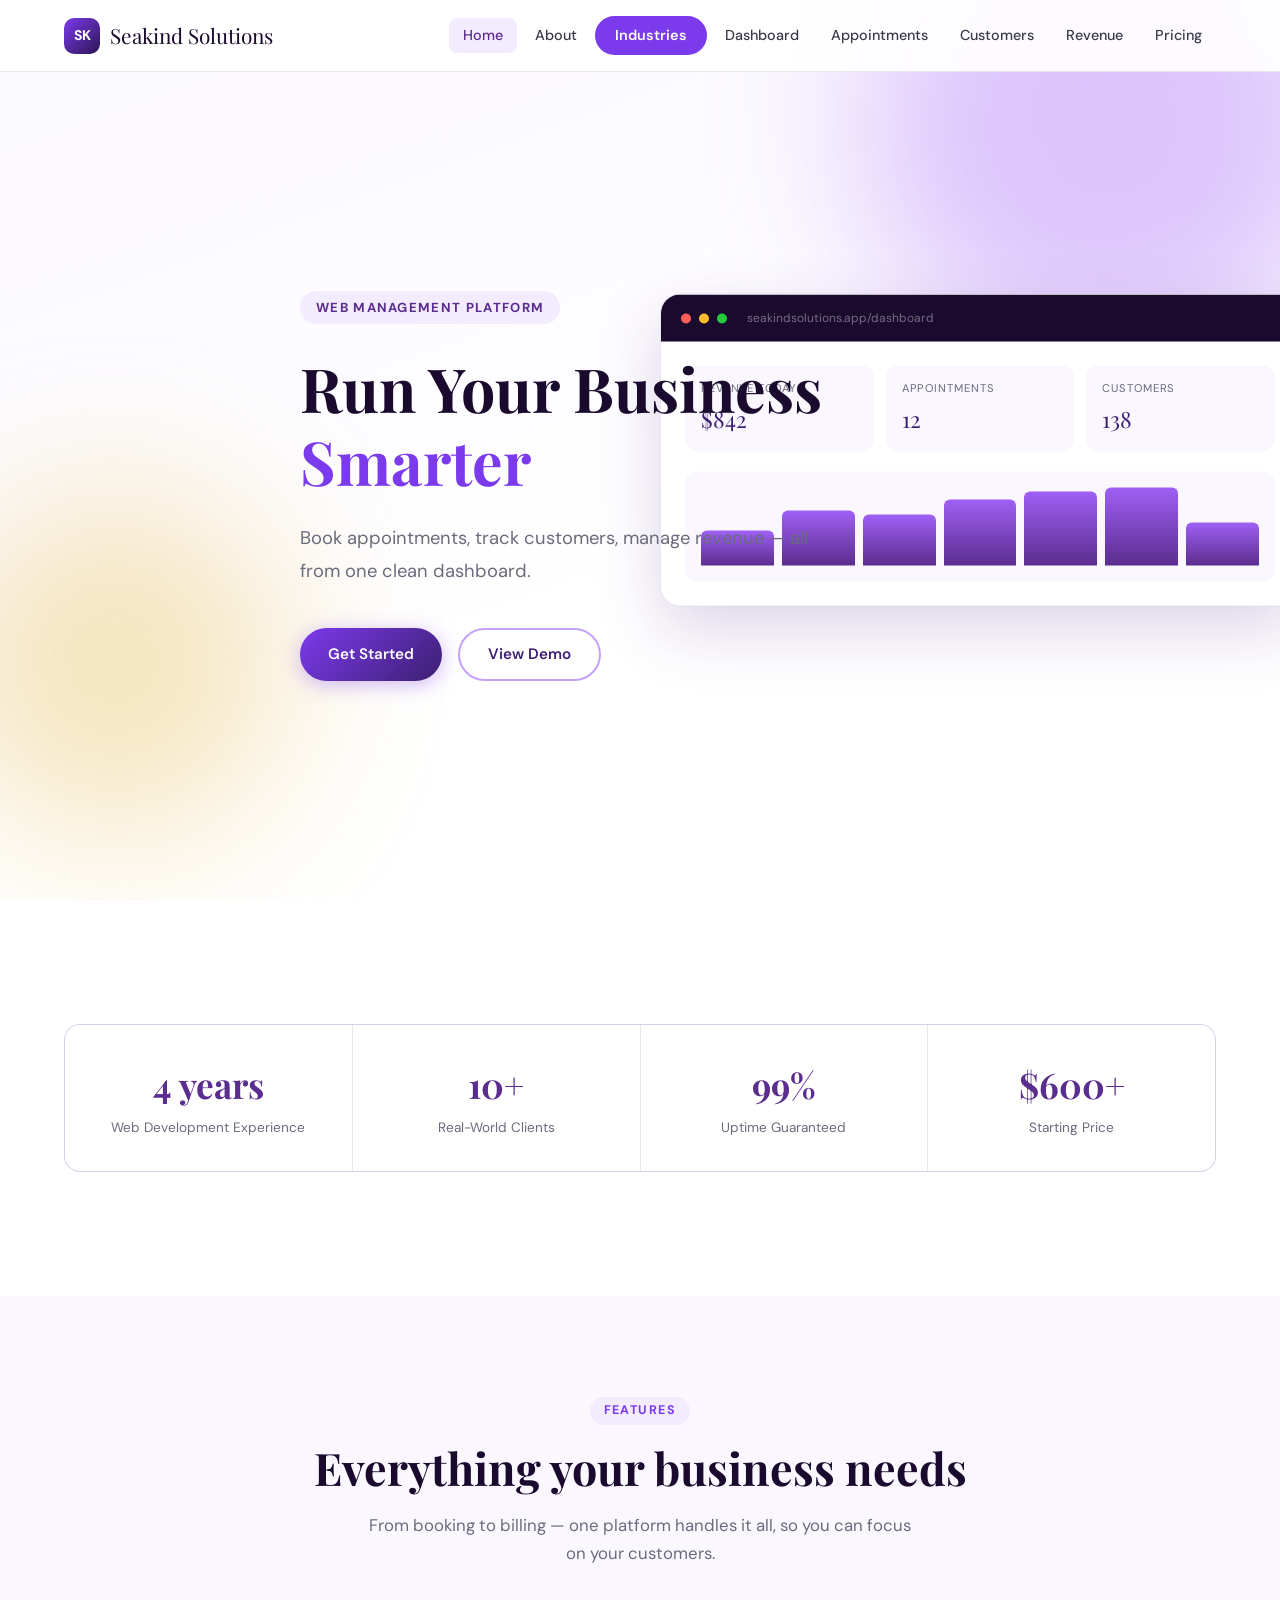
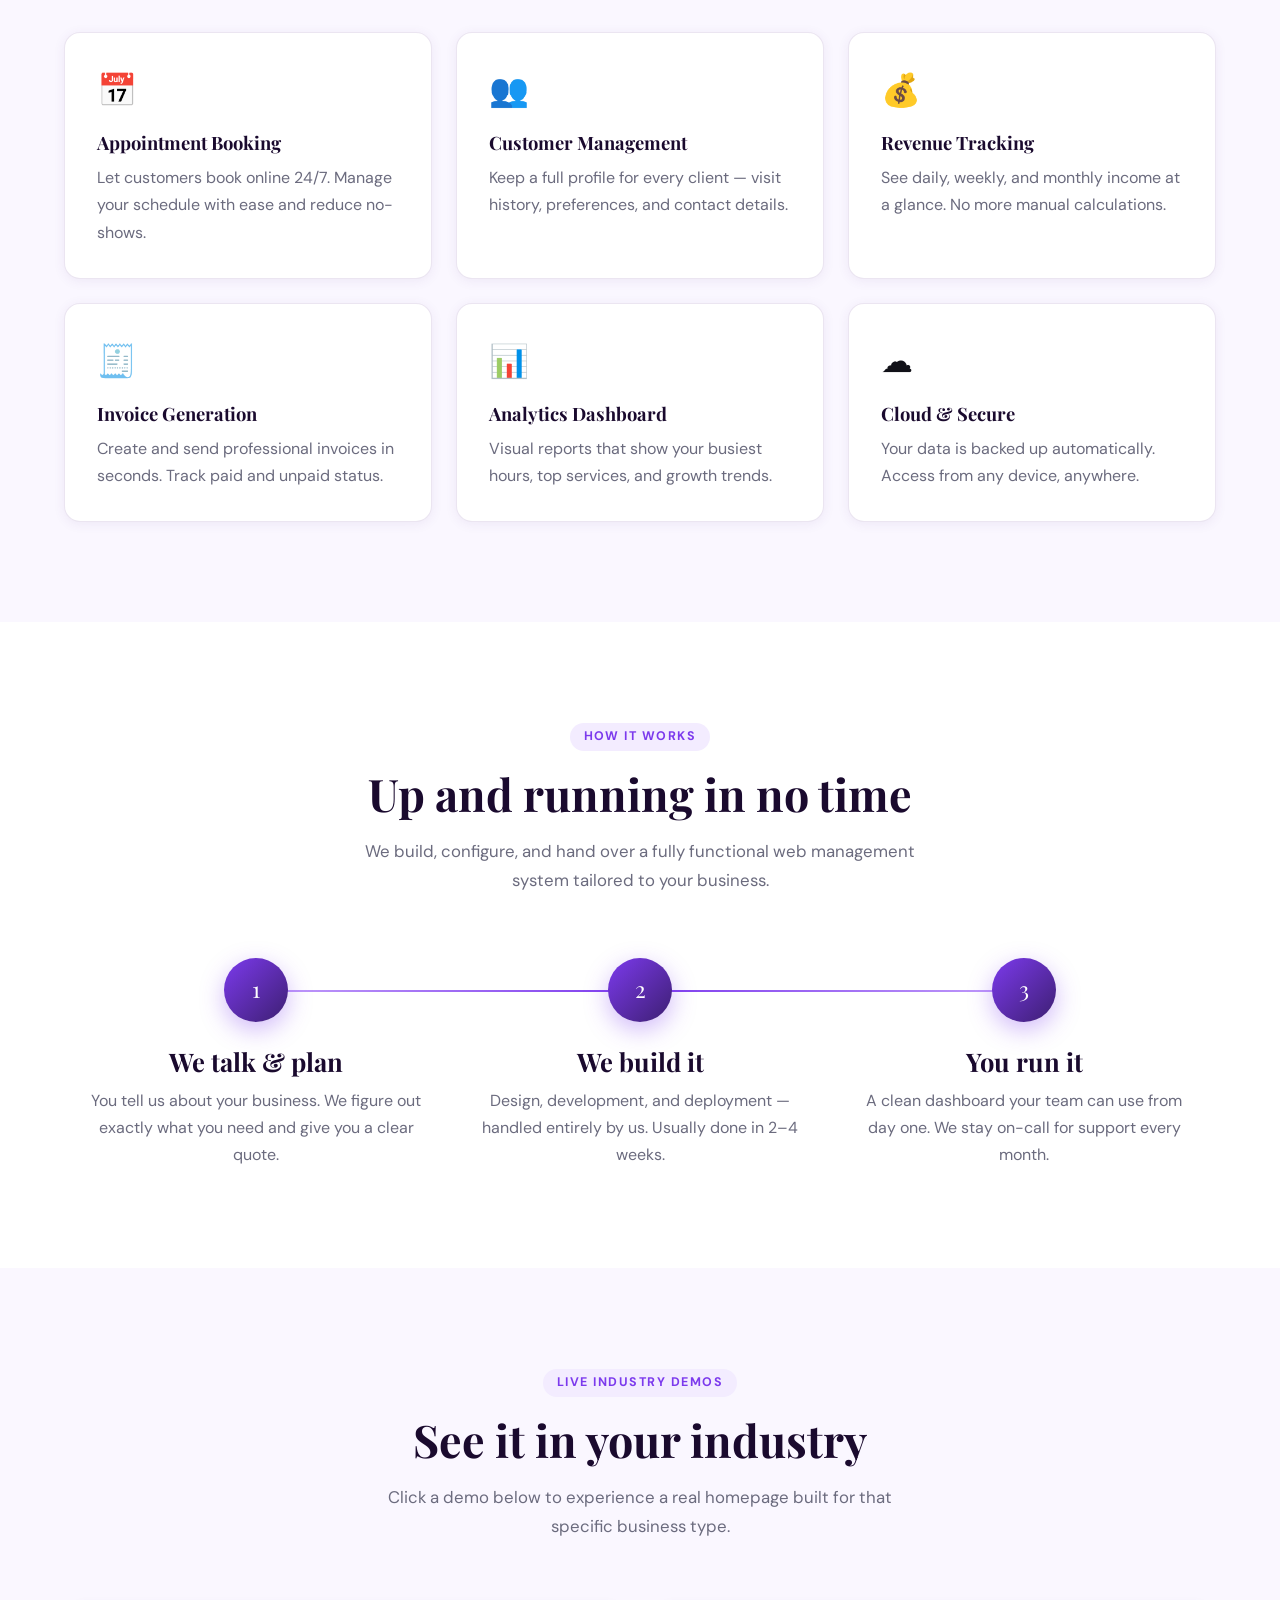
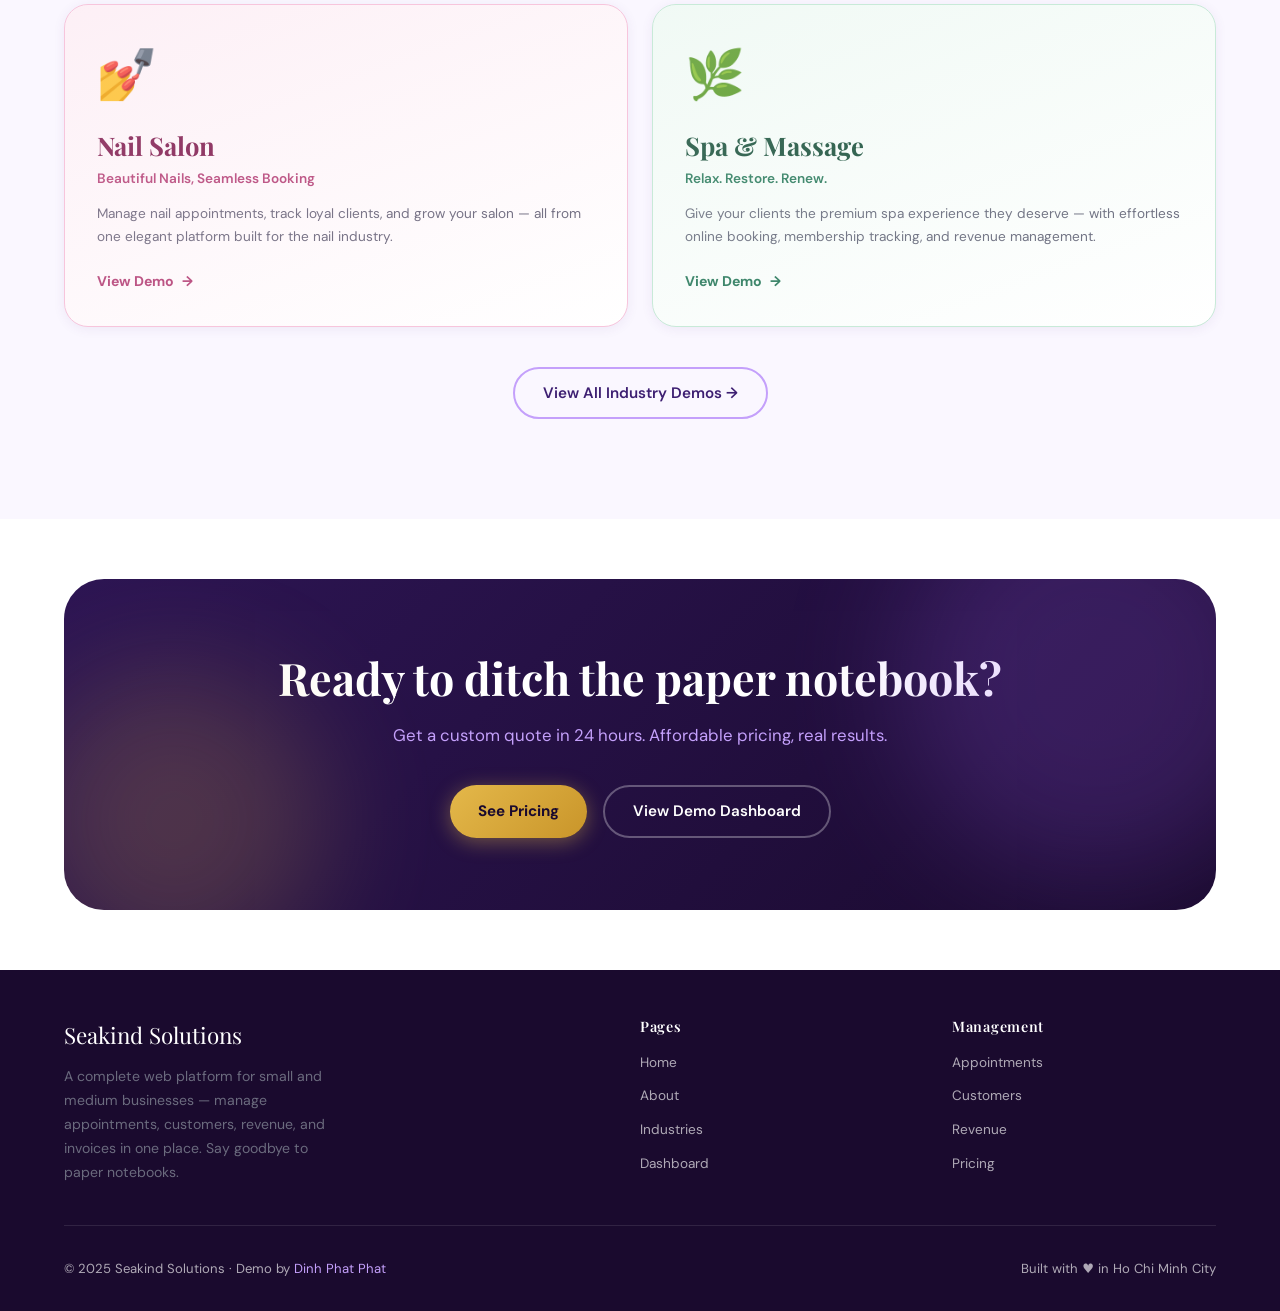
==== index.html @ 6344b309 "First deploy" ====
<!DOCTYPE html>
<html lang="en">

<head>
  <meta charset="UTF-8">
  <meta name="viewport" content="width=device-width, initial-scale=1.0">
  <title>Seakind Solutions — Smart Business. Simplified.</title>
  <link rel="stylesheet" href="css/style.css">
  <style>
    /* ── Hero ── */
    .hero {
      min-height: 100vh;
      display: flex;
      align-items: center;
      padding-top: var(--nav-h);
      position: relative;
      overflow: hidden;
      background: linear-gradient(160deg, var(--purple-50) 0%, #fff 60%);
    }

    .hero-content {
      position: relative;
      z-index: 2;
      max-width: 680px;
    }

    .hero-eyebrow {
      display: inline-flex;
      align-items: center;
      gap: 8px;
      font-size: 0.82rem;
      font-weight: 700;
      letter-spacing: 0.1em;
      text-transform: uppercase;
      color: var(--purple-600);
      background: var(--purple-100);
      padding: 6px 16px;
      border-radius: 999px;
      margin-bottom: 28px;
      animation: fadeSlideUp 0.6s ease both;
    }

    .hero h1 {
      margin-bottom: 24px;
      animation: fadeSlideUp 0.6s 0.1s ease both;
    }

    .hero h1 span {
      color: var(--purple-500);
    }

    .hero-sub {
      font-size: 1.15rem;
      color: var(--text-muted);
      margin-bottom: 40px;
      max-width: 540px;
      line-height: 1.8;
      animation: fadeSlideUp 0.6s 0.2s ease both;
    }

    .hero-cta {
      display: flex;
      gap: 16px;
      flex-wrap: wrap;
      animation: fadeSlideUp 0.6s 0.3s ease both;
    }

    .hero-mockup {
      position: absolute;
      right: -20px;
      top: 50%;
      transform: translateY(-50%);
      width: 52%;
      max-width: 640px;
      z-index: 1;
      animation: fadeSlideRight 0.8s 0.4s ease both;
    }

    .mockup-shell {
      background: white;
      border-radius: 20px;
      box-shadow: var(--shadow-lg);
      border: 1px solid var(--border);
      overflow: hidden;
    }

    .mockup-bar {
      background: var(--purple-900);
      padding: 14px 20px;
      display: flex;
      align-items: center;
      gap: 8px;
    }

    .mockup-dot {
      width: 10px;
      height: 10px;
      border-radius: 50%;
    }

    .mockup-body {
      padding: 24px;
    }

    .mockup-kpi-row {
      display: grid;
      grid-template-columns: repeat(3, 1fr);
      gap: 12px;
      margin-bottom: 20px;
    }

    .mockup-kpi {
      background: var(--purple-50);
      border-radius: 12px;
      padding: 14px 16px;
    }

    .mockup-kpi-label {
      font-size: 0.7rem;
      color: var(--text-muted);
      text-transform: uppercase;
      letter-spacing: 0.08em;
      margin-bottom: 4px;
    }

    .mockup-kpi-val {
      font-family: var(--font-display);
      font-size: 1.4rem;
      color: var(--purple-700);
    }

    .mockup-chart {
      background: var(--purple-50);
      border-radius: 12px;
      padding: 16px;
      height: 110px;
      display: flex;
      align-items: flex-end;
      gap: 8px;
    }

    .mockup-bar-item {
      flex: 1;
      border-radius: 6px 6px 0 0;
      background: linear-gradient(to top, var(--purple-600), var(--purple-400));
    }

    /* ── How It Works ── */
    .steps-grid {
      display: grid;
      grid-template-columns: repeat(3, 1fr);
      gap: 0;
      position: relative;
    }

    .steps-grid::before {
      content: '';
      position: absolute;
      top: 32px;
      left: 16.6%;
      right: 16.6%;
      height: 2px;
      background: linear-gradient(90deg, var(--purple-300), var(--purple-500), var(--purple-300));
      z-index: 0;
    }

    .step {
      text-align: center;
      padding: 0 24px;
      position: relative;
    }

    .step-num {
      width: 64px;
      height: 64px;
      border-radius: 50%;
      background: linear-gradient(135deg, var(--purple-500), var(--purple-700));
      color: white;
      font-family: var(--font-display);
      font-size: 1.4rem;
      display: flex;
      align-items: center;
      justify-content: center;
      margin: 0 auto 24px;
      position: relative;
      z-index: 1;
      box-shadow: 0 8px 24px rgba(124, 58, 237, 0.35);
    }

    .step h3 {
      margin-bottom: 10px;
    }

    /* ── CTA Banner ── */
    .cta-banner {
      background: linear-gradient(135deg, var(--purple-800), var(--purple-900));
      border-radius: var(--radius-xl);
      padding: 72px 48px;
      text-align: center;
      color: white;
      position: relative;
      overflow: hidden;
    }

    .cta-banner h2 {
      color: white;
      margin-bottom: 16px;
    }

    .cta-banner p {
      color: var(--purple-300);
      margin-bottom: 36px;
      font-size: 1.05rem;
    }

    .cta-banner-orb {
      position: absolute;
      border-radius: 50%;
      filter: blur(60px);
      opacity: 0.2;
    }

    @keyframes fadeSlideUp {
      from {
        opacity: 0;
        transform: translateY(24px);
      }

      to {
        opacity: 1;
        transform: translateY(0);
      }
    }

    @keyframes fadeSlideRight {
      from {
        opacity: 0;
        transform: translateY(-50%) translateX(40px);
      }

      to {
        opacity: 1;
        transform: translateY(-50%) translateX(0);
      }
    }

    @media (max-width: 960px) {
      .hero-mockup {
        display: none;
      }

      .hero-content {
        max-width: 100%;
      }

      .steps-grid {
        grid-template-columns: 1fr;
        gap: 40px;
      }

      .steps-grid::before {
        display: none;
      }
    }
  </style>
</head>

<body>

  <header class="navbar" id="navbar"></header>
  <nav class="mobile-menu" id="mobile-menu"></nav>

  <!-- ── Hero ────────────────────────────────────────────── -->
  <section class="hero">
    <div class="orb orb-1"></div>
    <div class="orb orb-2"></div>
    <div class="container">
      <div class="hero-content">
        <div class="hero-eyebrow">Web Management Platform</div>
        <h1 id="hero-heading">Run Your Business <span>Smarter</span></h1>
        <p class="hero-sub" id="hero-sub"></p>
        <div class="hero-cta" id="hero-cta"></div>
      </div>
    </div>

    <!-- Mockup Preview -->
    <div class="hero-mockup">
      <div class="mockup-shell">
        <div class="mockup-bar">
          <div class="mockup-dot" style="background:#ff5f56"></div>
          <div class="mockup-dot" style="background:#ffbd2e"></div>
          <div class="mockup-dot" style="background:#27c93f"></div>
          <span
            style="color:rgba(255,255,255,0.4);font-size:0.75rem;margin-left:12px;">seakindsolutions.app/dashboard</span>
        </div>
        <div class="mockup-body">
          <div class="mockup-kpi-row">
            <div class="mockup-kpi">
              <div class="mockup-kpi-label">Revenue Today</div>
              <div class="mockup-kpi-val">$842</div>
            </div>
            <div class="mockup-kpi">
              <div class="mockup-kpi-label">Appointments</div>
              <div class="mockup-kpi-val">12</div>
            </div>
            <div class="mockup-kpi">
              <div class="mockup-kpi-label">Customers</div>
              <div class="mockup-kpi-val">138</div>
            </div>
          </div>
          <div class="mockup-chart">
            <div class="mockup-bar-item" style="height:45%"></div>
            <div class="mockup-bar-item" style="height:70%"></div>
            <div class="mockup-bar-item" style="height:65%"></div>
            <div class="mockup-bar-item" style="height:85%"></div>
            <div class="mockup-bar-item" style="height:95%"></div>
            <div class="mockup-bar-item" style="height:100%"></div>
            <div class="mockup-bar-item" style="height:55%"></div>
          </div>
        </div>
      </div>
    </div>
  </section>

  <!-- ── Stats ────────────────────────────────────────────── -->
  <section class="section-sm">
    <div class="container">
      <div class="stats-bar" id="stats-bar"></div>
    </div>
  </section>

  <!-- ── Features ─────────────────────────────────────────── -->
  <section class="section" style="background:var(--purple-50)">
    <div class="container">
      <div class="section-header fade-up">
        <span class="section-label">Features</span>
        <h2>Everything your business needs</h2>
        <p>From booking to billing — one platform handles it all, so you can focus on your customers.</p>
      </div>
      <div class="features-grid" id="features-grid"></div>
    </div>
  </section>

  <!-- ── How It Works ─────────────────────────────────────── -->
  <section class="section">
    <div class="container">
      <div class="section-header fade-up">
        <span class="section-label">How It Works</span>
        <h2>Up and running in no time</h2>
        <p>We build, configure, and hand over a fully functional web management system tailored to your business.</p>
      </div>
      <div class="steps-grid">
        <div class="step fade-up">
          <div class="step-num">1</div>
          <h3>We talk & plan</h3>
          <p>You tell us about your business. We figure out exactly what you need and give you a clear quote.</p>
        </div>
        <div class="step fade-up">
          <div class="step-num">2</div>
          <h3>We build it</h3>
          <p>Design, development, and deployment — handled entirely by us. Usually done in 2–4 weeks.</p>
        </div>
        <div class="step fade-up">
          <div class="step-num">3</div>
          <h3>You run it</h3>
          <p>A clean dashboard your team can use from day one. We stay on-call for support every month.</p>
        </div>
      </div>
    </div>
  </section>

  <!-- ── Industries Teaser ──────────────────────────────────── -->
  <section class="section" style="background:var(--purple-50);">
    <div class="container">
      <div class="section-header fade-up">
        <span class="section-label">Live Industry Demos</span>
        <h2>See it in your industry</h2>
        <p>Click a demo below to experience a real homepage built for that specific business type.</p>
      </div>
      <div id="home-industry-cards"
        style="display:grid;grid-template-columns:repeat(auto-fit,minmax(300px,1fr));gap:24px;margin-bottom:40px;">
      </div>
      <div style="text-align:center;" class="fade-up">
        <a href="industries.html" class="btn btn-outline">View All Industry Demos →</a>
      </div>
    </div>
  </section>

  <!-- ── CTA Banner ────────────────────────────────────────── -->
  <section class="section-sm">
    <div class="container">
      <div class="cta-banner fade-up">
        <div class="cta-banner-orb"
          style="width:400px;height:400px;background:var(--purple-400);top:-100px;right:-80px;"></div>
        <div class="cta-banner-orb" style="width:300px;height:300px;background:var(--gold);bottom:-60px;left:-40px;">
        </div>
        <h2>Ready to ditch the paper notebook?</h2>
        <p>Get a custom quote in 24 hours. Affordable pricing, real results.</p>
        <div style="display:flex;gap:16px;justify-content:center;flex-wrap:wrap;">
          <a href="pricing.html" class="btn btn-gold">See Pricing</a>
          <a href="dashboard.html" class="btn btn-outline" style="border-color:rgba(255,255,255,0.3);color:white;">View
            Demo Dashboard</a>
        </div>
      </div>
    </div>
  </section>

  <footer class="footer" id="footer"></footer>

  <script src="js/data.js"></script>
  <script src="js/main.js"></script>
  <script>
    document.addEventListener("DOMContentLoaded", () => {
      buildNav("index.html");
      buildFooter();

      // Hero
      document.getElementById("hero-sub").textContent = SITE.hero.subheading;
      document.getElementById("hero-cta").innerHTML = `
    <a href="${SITE.hero.cta_primary.href}" class="btn btn-primary">${SITE.hero.cta_primary.label}</a>
    <a href="${SITE.hero.cta_secondary.href}" class="btn btn-outline">${SITE.hero.cta_secondary.label}</a>
  `;

      // Stats
      const statsBar = document.getElementById("stats-bar");
      SITE.stats.forEach(s => {
        statsBar.innerHTML += `
      <div class="stat-item fade-up">
        <div class="stat-value">${s.value}</div>
        <div class="stat-label">${s.label}</div>
      </div>`;
      });

      // Features
      const fg = document.getElementById("features-grid");
      SITE.features.forEach((f, i) => {
        const delay = i * 80;
        fg.innerHTML += `
      <div class="card feature-card fade-up" style="transition-delay:${delay}ms">
        <span class="feature-icon">${f.icon}</span>
        <h3>${f.title}</h3>
        <p>${f.desc}</p>
      </div>`;
      });

      // Industry teaser cards
      const hic = document.getElementById("home-industry-cards");
      SITE.industries.forEach((ind, i) => {
        hic.innerHTML += `
      <a href="${ind.href}" class="card fade-up" style="transition-delay:${i * 120}ms;text-decoration:none;display:block;padding:32px;border-radius:var(--radius-lg);overflow:hidden;position:relative;border-color:${ind.accent};">
        <div style="position:absolute;inset:0;background:linear-gradient(160deg,${ind.accent}44,transparent);pointer-events:none;"></div>
        <div style="font-size:3rem;margin-bottom:16px;">${ind.emoji}</div>
        <h3 style="color:${ind.color2};margin-bottom:6px;">${ind.name}</h3>
        <p style="color:${ind.color};font-weight:600;font-size:0.85rem;margin-bottom:12px;">${ind.tagline}</p>
        <p style="font-size:0.85rem;margin-bottom:20px;">${ind.description}</p>
        <span style="display:inline-flex;align-items:center;gap:8px;font-weight:700;font-size:0.88rem;color:${ind.color};">View Demo <span>→</span></span>
      </a>`;
      });

      initScrollReveal();
    });
  </script>
</body>

</html>
---- css/style.css ----
/* ============================================================
   NEXAMANAGE — Main Stylesheet
   ============================================================ */

@import url('https://fonts.googleapis.com/css2?family=Playfair+Display:wght@600;700&family=DM+Sans:wght@300;400;500;600&display=swap');

/* ── Variables ─────────────────────────────────────────── */
:root {
  --purple-900: #1a0a2e;
  --purple-800: #2d1554;
  --purple-700: #3d1f72;
  --purple-600: #5b2d8e;
  --purple-500: #7c3aed;
  --purple-400: #9f60f5;
  --purple-300: #c4a0fb;
  --purple-100: #f3ecff;
  --purple-50:  #faf7ff;

  --gold:       #e4b84a;
  --gold-light: #f5d98c;

  --gray-900: #111118;
  --gray-700: #3a3a4a;
  --gray-500: #6b6b7e;
  --gray-300: #c0bfcf;
  --gray-100: #f0eff8;
  --white:    #ffffff;

  --bg:         var(--white);
  --surface:    var(--purple-50);
  --border:     rgba(92,45,142,0.12);
  --text:       var(--gray-900);
  --text-muted: var(--gray-500);

  --font-display: 'Playfair Display', Georgia, serif;
  --font-body:    'DM Sans', system-ui, sans-serif;

  --radius-sm: 8px;
  --radius-md: 16px;
  --radius-lg: 24px;
  --radius-xl: 40px;

  --shadow-sm: 0 2px 12px rgba(92,45,142,0.08);
  --shadow-md: 0 8px 32px rgba(92,45,142,0.14);
  --shadow-lg: 0 24px 64px rgba(92,45,142,0.2);

  --transition: 0.3s cubic-bezier(0.4, 0, 0.2, 1);

  --nav-h: 72px;
}

/* ── Reset ─────────────────────────────────────────────── */
*, *::before, *::after { box-sizing: border-box; margin: 0; padding: 0; }
html { scroll-behavior: smooth; }
body {
  font-family: var(--font-body);
  font-size: 16px;
  line-height: 1.6;
  color: var(--text);
  background: var(--bg);
  overflow-x: hidden;
}
a { color: inherit; text-decoration: none; }
img { max-width: 100%; display: block; }
ul { list-style: none; }
button { cursor: pointer; font-family: inherit; border: none; background: none; }

/* ── Typography ────────────────────────────────────────── */
h1, h2, h3, h4 {
  font-family: var(--font-display);
  line-height: 1.2;
  color: var(--purple-900);
}
h1 { font-size: clamp(2.2rem, 5vw, 3.8rem); }
h2 { font-size: clamp(1.8rem, 3.5vw, 2.8rem); }
h3 { font-size: clamp(1.2rem, 2vw, 1.6rem); }
p  { font-size: 1rem; color: var(--text-muted); line-height: 1.7; }

/* ── Layout ────────────────────────────────────────────── */
.container {
  max-width: 1200px;
  margin: 0 auto;
  padding: 0 24px;
}
.section {
  padding: 100px 0;
}
.section-sm {
  padding: 60px 0;
}

/* ── Navbar ────────────────────────────────────────────── */
.navbar {
  position: fixed;
  top: 0; left: 0; right: 0;
  height: var(--nav-h);
  z-index: 1000;
  background: rgba(255,255,255,0.92);
  backdrop-filter: blur(16px);
  border-bottom: 1px solid var(--border);
  transition: var(--transition);
}
.navbar.scrolled {
  box-shadow: var(--shadow-sm);
}
.nav-inner {
  height: 100%;
  display: flex;
  align-items: center;
  justify-content: space-between;
}
.nav-logo {
  display: flex;
  align-items: center;
  gap: 10px;
}
.nav-logo-mark {
  width: 36px; height: 36px;
  background: linear-gradient(135deg, var(--purple-500), var(--purple-800));
  border-radius: 10px;
  display: flex;
  align-items: center;
  justify-content: center;
  color: white;
  font-weight: 700;
  font-size: 14px;
  letter-spacing: -0.5px;
}
.nav-logo-text {
  font-family: var(--font-display);
  font-size: 1.3rem;
  color: var(--purple-900);
}
.nav-links {
  display: flex;
  align-items: center;
  gap: 4px;
}
.nav-links a {
  padding: 6px 14px;
  border-radius: var(--radius-sm);
  font-size: 0.9rem;
  font-weight: 500;
  color: var(--gray-700);
  transition: var(--transition);
}
.nav-links a:hover,
.nav-links a.active {
  color: var(--purple-600);
  background: var(--purple-100);
}
.nav-cta {
  padding: 8px 20px !important;
  background: var(--purple-500) !important;
  color: white !important;
  border-radius: 999px !important;
  font-weight: 600 !important;
}
.nav-cta:hover {
  background: var(--purple-600) !important;
  transform: translateY(-1px);
  box-shadow: 0 4px 16px rgba(124,58,237,0.3);
}
.hamburger {
  display: none;
  flex-direction: column;
  gap: 5px;
  padding: 8px;
  cursor: pointer;
}
.hamburger span {
  display: block;
  width: 24px; height: 2px;
  background: var(--purple-700);
  border-radius: 2px;
  transition: var(--transition);
}
.mobile-menu {
  display: none;
  position: fixed;
  top: var(--nav-h);
  left: 0; right: 0;
  background: white;
  border-bottom: 1px solid var(--border);
  box-shadow: var(--shadow-md);
  z-index: 999;
  padding: 16px 24px 24px;
  flex-direction: column;
  gap: 4px;
}
.mobile-menu a {
  padding: 10px 16px;
  border-radius: var(--radius-sm);
  font-weight: 500;
  color: var(--gray-700);
  transition: var(--transition);
}
.mobile-menu a:hover { background: var(--purple-100); color: var(--purple-600); }

/* ── Buttons ───────────────────────────────────────────── */
.btn {
  display: inline-flex;
  align-items: center;
  gap: 8px;
  padding: 12px 28px;
  border-radius: 999px;
  font-weight: 600;
  font-size: 0.95rem;
  transition: var(--transition);
  white-space: nowrap;
}
.btn-primary {
  background: linear-gradient(135deg, var(--purple-500), var(--purple-700));
  color: white;
  box-shadow: 0 4px 20px rgba(124,58,237,0.35);
}
.btn-primary:hover {
  transform: translateY(-2px);
  box-shadow: 0 8px 28px rgba(124,58,237,0.45);
}
.btn-outline {
  border: 2px solid var(--purple-300);
  color: var(--purple-700);
  background: transparent;
}
.btn-outline:hover {
  border-color: var(--purple-500);
  background: var(--purple-100);
  transform: translateY(-2px);
}
.btn-gold {
  background: linear-gradient(135deg, var(--gold), #c9952a);
  color: var(--purple-900);
  font-weight: 700;
  box-shadow: 0 4px 20px rgba(228,184,74,0.4);
}
.btn-gold:hover {
  transform: translateY(-2px);
  box-shadow: 0 8px 28px rgba(228,184,74,0.5);
}

/* ── Section Headers ───────────────────────────────────── */
.section-label {
  display: inline-block;
  font-size: 0.78rem;
  font-weight: 700;
  letter-spacing: 0.12em;
  text-transform: uppercase;
  color: var(--purple-500);
  background: var(--purple-100);
  padding: 4px 14px;
  border-radius: 999px;
  margin-bottom: 16px;
}
.section-header {
  text-align: center;
  margin-bottom: 64px;
}
.section-header h2 { margin-bottom: 16px; }
.section-header p  { max-width: 560px; margin: 0 auto; font-size: 1.05rem; }

/* ── Cards ─────────────────────────────────────────────── */
.card {
  background: white;
  border: 1px solid var(--border);
  border-radius: var(--radius-md);
  padding: 28px;
  box-shadow: var(--shadow-sm);
  transition: var(--transition);
}
.card:hover {
  transform: translateY(-4px);
  box-shadow: var(--shadow-md);
  border-color: var(--purple-300);
}

/* ── Feature Grid ──────────────────────────────────────── */
.features-grid {
  display: grid;
  grid-template-columns: repeat(auto-fill, minmax(300px, 1fr));
  gap: 24px;
}
.feature-card {
  padding: 32px;
}
.feature-icon {
  font-size: 2rem;
  margin-bottom: 16px;
  display: block;
}
.feature-card h3 { margin-bottom: 10px; font-size: 1.15rem; }

/* ── Stats Bar ──────────────────────────────────────────── */
.stats-bar {
  display: grid;
  grid-template-columns: repeat(4, 1fr);
  gap: 1px;
  background: var(--border);
  border: 1px solid var(--border);
  border-radius: var(--radius-md);
  overflow: hidden;
  margin: 64px 0;
}
.stat-item {
  background: white;
  padding: 32px 24px;
  text-align: center;
}
.stat-value {
  font-family: var(--font-display);
  font-size: 2.2rem;
  color: var(--purple-600);
  font-weight: 700;
}
.stat-label {
  font-size: 0.85rem;
  color: var(--text-muted);
  margin-top: 4px;
}

/* ── Hero Background Orbs ──────────────────────────────── */
.orb {
  position: absolute;
  border-radius: 50%;
  filter: blur(80px);
  opacity: 0.35;
  pointer-events: none;
}
.orb-1 {
  width: 500px; height: 500px;
  background: var(--purple-400);
  top: -120px; right: -80px;
}
.orb-2 {
  width: 350px; height: 350px;
  background: var(--gold);
  bottom: 60px; left: -60px;
}

/* ── Badge / Tag ────────────────────────────────────────── */
.badge {
  display: inline-block;
  padding: 3px 12px;
  border-radius: 999px;
  font-size: 0.75rem;
  font-weight: 600;
}
.badge-purple { background: var(--purple-100); color: var(--purple-600); }
.badge-green  { background: #e6f9f0; color: #1a7a4a; }
.badge-red    { background: #fdecea; color: #c0392b; }
.badge-gold   { background: #fef8e7; color: #a07820; }
.badge-gray   { background: var(--gray-100); color: var(--gray-700); }

/* ── Table ──────────────────────────────────────────────── */
.table-wrap {
  overflow-x: auto;
  border-radius: var(--radius-md);
  border: 1px solid var(--border);
  box-shadow: var(--shadow-sm);
}
table {
  width: 100%;
  border-collapse: collapse;
  background: white;
}
thead { background: var(--purple-50); }
th {
  padding: 14px 20px;
  text-align: left;
  font-size: 0.78rem;
  font-weight: 700;
  letter-spacing: 0.06em;
  text-transform: uppercase;
  color: var(--purple-700);
  border-bottom: 1px solid var(--border);
}
td {
  padding: 14px 20px;
  font-size: 0.9rem;
  border-bottom: 1px solid var(--border);
  color: var(--gray-700);
}
tr:last-child td { border-bottom: none; }
tr:hover td { background: var(--purple-50); }

/* ── Dashboard KPI Cards ────────────────────────────────── */
.kpi-grid {
  display: grid;
  grid-template-columns: repeat(auto-fill, minmax(220px, 1fr));
  gap: 20px;
  margin-bottom: 40px;
}
.kpi-card {
  padding: 24px;
  border-radius: var(--radius-md);
  background: white;
  border: 1px solid var(--border);
  box-shadow: var(--shadow-sm);
}
.kpi-label  { font-size: 0.8rem; font-weight: 600; text-transform: uppercase; letter-spacing: 0.08em; color: var(--text-muted); margin-bottom: 8px; }
.kpi-value  { font-family: var(--font-display); font-size: 2rem; color: var(--purple-700); }
.kpi-icon   { font-size: 1.6rem; margin-bottom: 12px; display: block; }

/* ── Chart Container ────────────────────────────────────── */
.chart-box {
  background: white;
  border: 1px solid var(--border);
  border-radius: var(--radius-md);
  padding: 28px;
  box-shadow: var(--shadow-sm);
  margin-bottom: 32px;
}
.chart-title {
  font-family: var(--font-display);
  font-size: 1.1rem;
  color: var(--purple-900);
  margin-bottom: 20px;
}
.chart-canvas { width: 100% !important; }

/* ── Activity Feed ──────────────────────────────────────── */
.activity-list { display: flex; flex-direction: column; gap: 0; }
.activity-item {
  display: flex;
  align-items: flex-start;
  gap: 16px;
  padding: 14px 0;
  border-bottom: 1px solid var(--border);
}
.activity-item:last-child { border-bottom: none; }
.activity-dot {
  width: 10px; height: 10px;
  border-radius: 50%;
  background: var(--purple-400);
  margin-top: 5px;
  flex-shrink: 0;
}
.activity-time { font-size: 0.8rem; color: var(--text-muted); min-width: 80px; }
.activity-event { font-size: 0.9rem; color: var(--gray-700); }

/* ── Pricing Cards ──────────────────────────────────────── */
.pricing-grid {
  display: grid;
  grid-template-columns: repeat(auto-fit, minmax(300px, 1fr));
  gap: 32px;
  max-width: 780px;
  margin: 0 auto;
}
.pricing-card {
  border-radius: var(--radius-lg);
  padding: 40px;
  border: 2px solid var(--border);
  background: white;
  position: relative;
  transition: var(--transition);
}
.pricing-card.featured {
  background: linear-gradient(160deg, var(--purple-800), var(--purple-900));
  border-color: var(--purple-600);
  color: white;
  transform: scale(1.03);
  box-shadow: var(--shadow-lg);
}
.pricing-card:hover:not(.featured) {
  border-color: var(--purple-400);
  box-shadow: var(--shadow-md);
  transform: translateY(-4px);
}
.pricing-badge {
  position: absolute;
  top: -14px; left: 50%;
  transform: translateX(-50%);
  background: var(--gold);
  color: var(--purple-900);
  font-size: 0.75rem;
  font-weight: 700;
  padding: 4px 16px;
  border-radius: 999px;
  white-space: nowrap;
}
.pricing-name {
  font-family: var(--font-display);
  font-size: 1.4rem;
  margin-bottom: 8px;
}
.pricing-price-row {
  display: flex;
  align-items: baseline;
  gap: 6px;
  margin: 20px 0 4px;
}
.pricing-price-build {
  font-family: var(--font-display);
  font-size: 2.2rem;
  font-weight: 700;
}
.pricing-price-build sub {
  font-size: 1rem;
  font-weight: 400;
  font-family: var(--font-body);
}
.pricing-range {
  font-size: 0.82rem;
  color: var(--text-muted);
  margin-bottom: 6px;
}
.pricing-card.featured .pricing-range,
.pricing-card.featured p { color: var(--purple-300); }
.pricing-monthly {
  font-size: 0.9rem;
  margin-bottom: 24px;
}
.pricing-monthly strong { color: var(--purple-500); }
.pricing-card.featured .pricing-monthly strong { color: var(--gold-light); }
.pricing-divider {
  height: 1px;
  background: var(--border);
  margin: 24px 0;
}
.pricing-card.featured .pricing-divider { background: rgba(255,255,255,0.15); }
.pricing-features { display: flex; flex-direction: column; gap: 12px; margin-bottom: 32px; }
.pricing-feature {
  display: flex;
  align-items: center;
  gap: 10px;
  font-size: 0.9rem;
}
.pricing-check {
  width: 20px; height: 20px;
  border-radius: 50%;
  background: var(--purple-100);
  color: var(--purple-600);
  display: flex;
  align-items: center;
  justify-content: center;
  font-size: 0.7rem;
  flex-shrink: 0;
}
.pricing-card.featured .pricing-check {
  background: rgba(255,255,255,0.15);
  color: var(--gold-light);
}
.pricing-card.featured .pricing-feature { color: rgba(255,255,255,0.9); }
.pricing-card.featured .pricing-name { color: white; }
.pricing-card.featured .pricing-price-build { color: white; }

/* ── Contact Block ──────────────────────────────────────── */
.contact-block {
  background: var(--purple-50);
  border: 1px solid var(--border);
  border-radius: var(--radius-lg);
  padding: 40px;
  max-width: 620px;
  margin: 48px auto 0;
  text-align: center;
}
.contact-block h3 {
  font-size: 1.3rem;
  margin-bottom: 8px;
}
.contact-block p {
  margin-bottom: 28px;
  font-size: 0.95rem;
}
.contact-links {
  display: flex;
  flex-wrap: wrap;
  gap: 14px;
  justify-content: center;
}
.contact-link {
  display: flex;
  align-items: center;
  gap: 8px;
  padding: 10px 20px;
  border-radius: 999px;
  font-size: 0.9rem;
  font-weight: 600;
  border: 1.5px solid var(--border);
  background: white;
  color: var(--purple-700);
  transition: var(--transition);
}
.contact-link:hover {
  border-color: var(--purple-400);
  box-shadow: var(--shadow-sm);
  transform: translateY(-2px);
}

/* ── Footer ─────────────────────────────────────────────── */
.footer {
  background: var(--purple-900);
  color: rgba(255,255,255,0.65);
  padding: 48px 0 32px;
}
.footer-inner {
  display: grid;
  grid-template-columns: 2fr 1fr 1fr;
  gap: 48px;
  padding-bottom: 40px;
  border-bottom: 1px solid rgba(255,255,255,0.1);
  margin-bottom: 32px;
}
.footer-logo-text {
  font-family: var(--font-display);
  font-size: 1.4rem;
  color: white;
  margin-bottom: 12px;
}
.footer-desc { font-size: 0.88rem; line-height: 1.7; max-width: 280px; }
.footer-col h4 { color: white; font-size: 0.9rem; font-weight: 600; margin-bottom: 14px; letter-spacing: 0.05em; }
.footer-col ul { display: flex; flex-direction: column; gap: 8px; }
.footer-col a { font-size: 0.85rem; transition: var(--transition); }
.footer-col a:hover { color: var(--purple-300); }
.footer-bottom {
  display: flex;
  justify-content: space-between;
  align-items: center;
  font-size: 0.82rem;
  flex-wrap: wrap;
  gap: 8px;
}
.footer-bottom a { color: var(--purple-300); }

/* ── Page Hero (inner pages) ────────────────────────────── */
.page-hero {
  padding: calc(var(--nav-h) + 60px) 0 60px;
  background: linear-gradient(160deg, var(--purple-50) 0%, white 100%);
  border-bottom: 1px solid var(--border);
  text-align: center;
}
.page-hero h1 { margin-bottom: 12px; }
.page-hero p  { max-width: 560px; margin: 0 auto; font-size: 1.05rem; }

/* ── Filters / Tabs ─────────────────────────────────────── */
.filter-bar {
  display: flex;
  gap: 8px;
  margin-bottom: 24px;
  flex-wrap: wrap;
}
.filter-btn {
  padding: 7px 18px;
  border-radius: 999px;
  font-size: 0.85rem;
  font-weight: 600;
  border: 1.5px solid var(--border);
  background: white;
  color: var(--gray-700);
  cursor: pointer;
  transition: var(--transition);
}
.filter-btn.active,
.filter-btn:hover {
  background: var(--purple-500);
  border-color: var(--purple-500);
  color: white;
}

/* ── Maintenance notice ─────────────────────────────────── */
.maintenance-note {
  background: var(--purple-100);
  border: 1px solid var(--purple-300);
  border-radius: var(--radius-md);
  padding: 16px 24px;
  text-align: center;
  font-size: 0.9rem;
  color: var(--purple-800);
  max-width: 620px;
  margin: 0 auto 40px;
}

/* ── Scroll Animation ───────────────────────────────────── */
.fade-up {
  opacity: 0;
  transform: translateY(32px);
  transition: opacity 0.6s ease, transform 0.6s ease;
}
.fade-up.visible {
  opacity: 1;
  transform: translateY(0);
}

/* ── Responsive ─────────────────────────────────────────── */
@media (max-width: 900px) {
  .nav-links { display: none; }
  .hamburger { display: flex; }
  .stats-bar  { grid-template-columns: repeat(2, 1fr); }
  .footer-inner { grid-template-columns: 1fr 1fr; }
}
@media (max-width: 600px) {
  .section { padding: 64px 0; }
  .stats-bar { grid-template-columns: 1fr 1fr; }
  .footer-inner { grid-template-columns: 1fr; }
  .pricing-card.featured { transform: scale(1); }
  .kpi-grid { grid-template-columns: repeat(2, 1fr); }
}
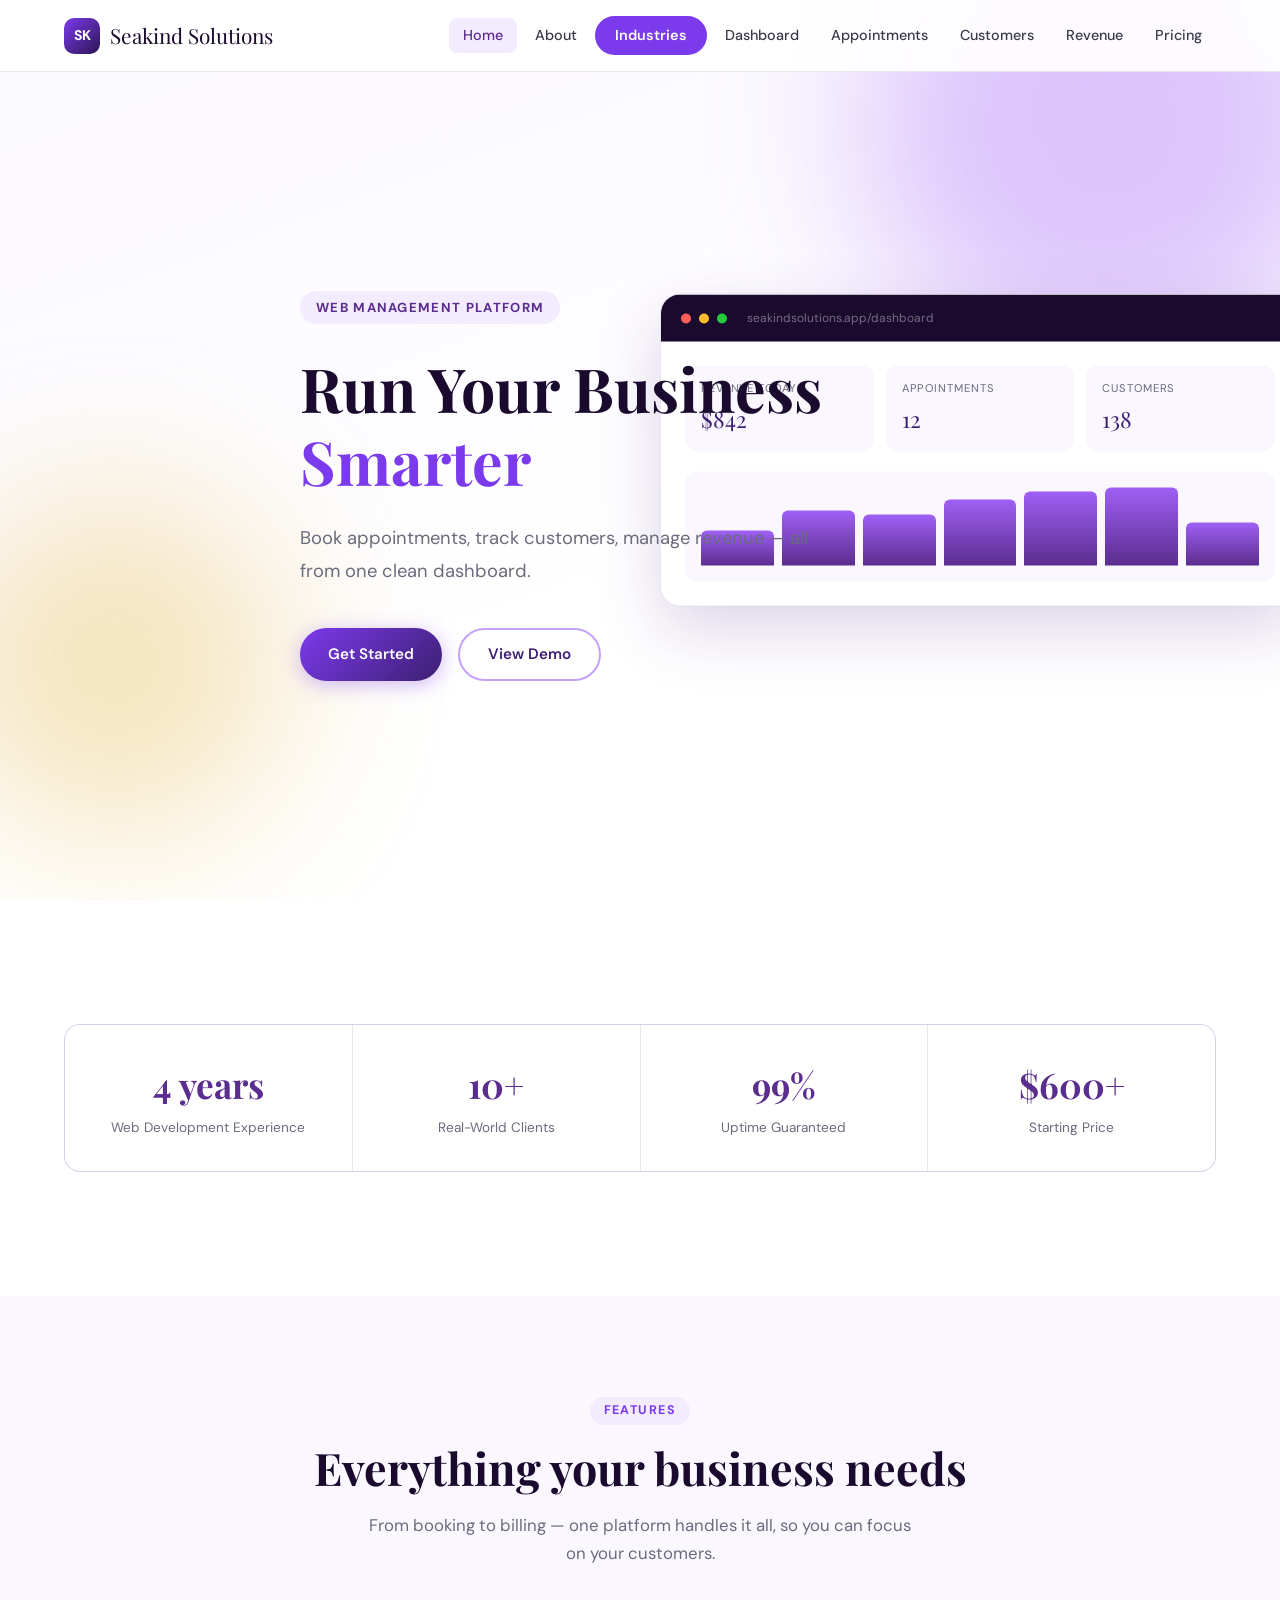
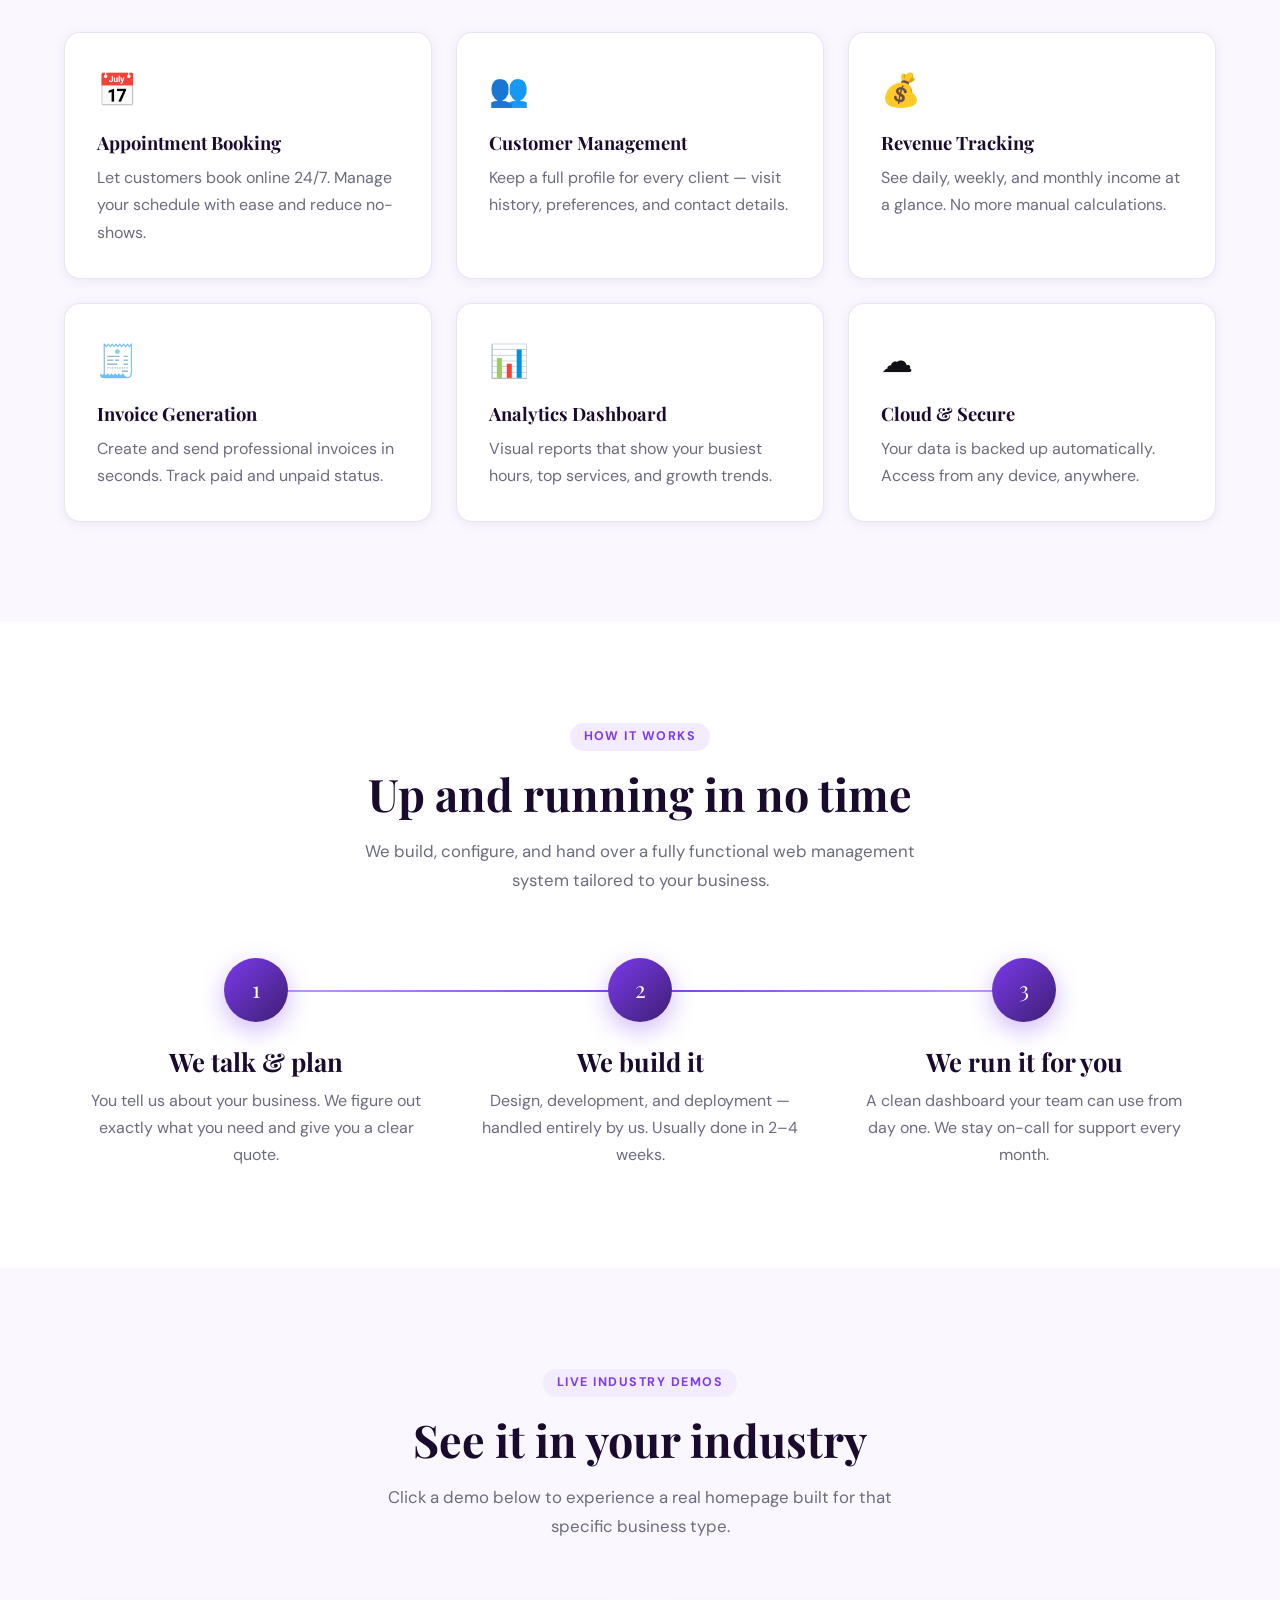
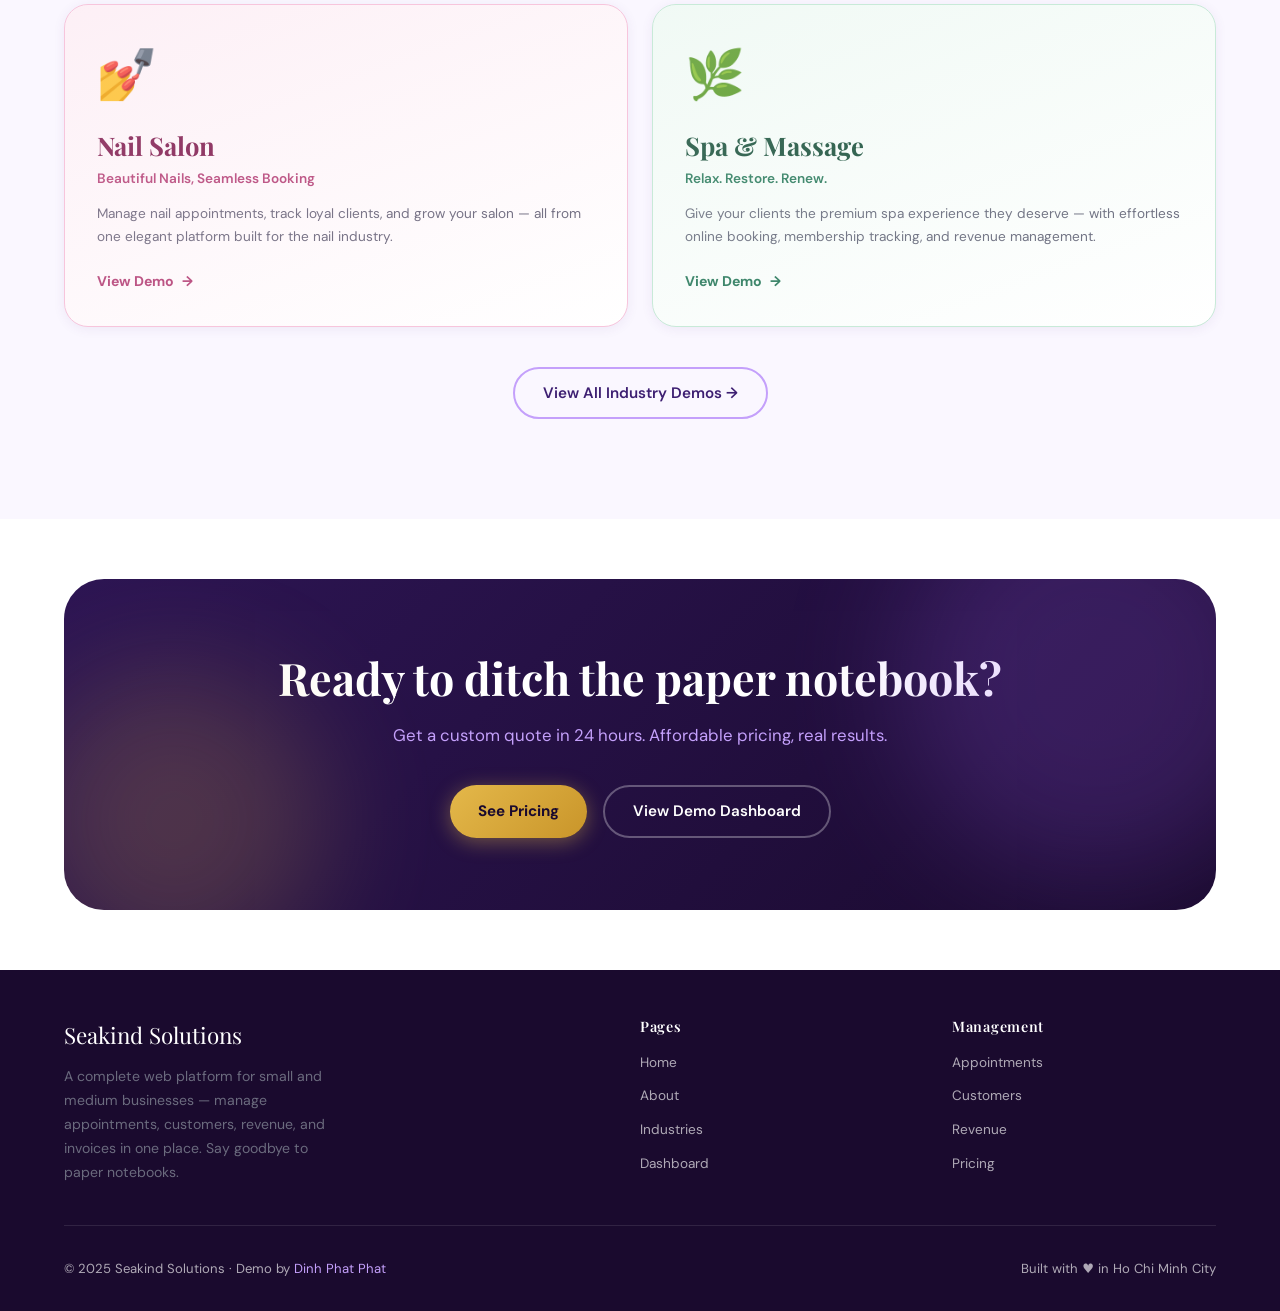
==== commit cd4ee2d2: "Update Index" ====
--- a/index.html
+++ b/index.html
@@ -362,7 +362,7 @@
         </div>
         <div class="step fade-up">
           <div class="step-num">3</div>
-          <h3>You run it</h3>
+          <h3>We run it for you</h3>
           <p>A clean dashboard your team can use from day one. We stay on-call for support every month.</p>
         </div>
       </div>
